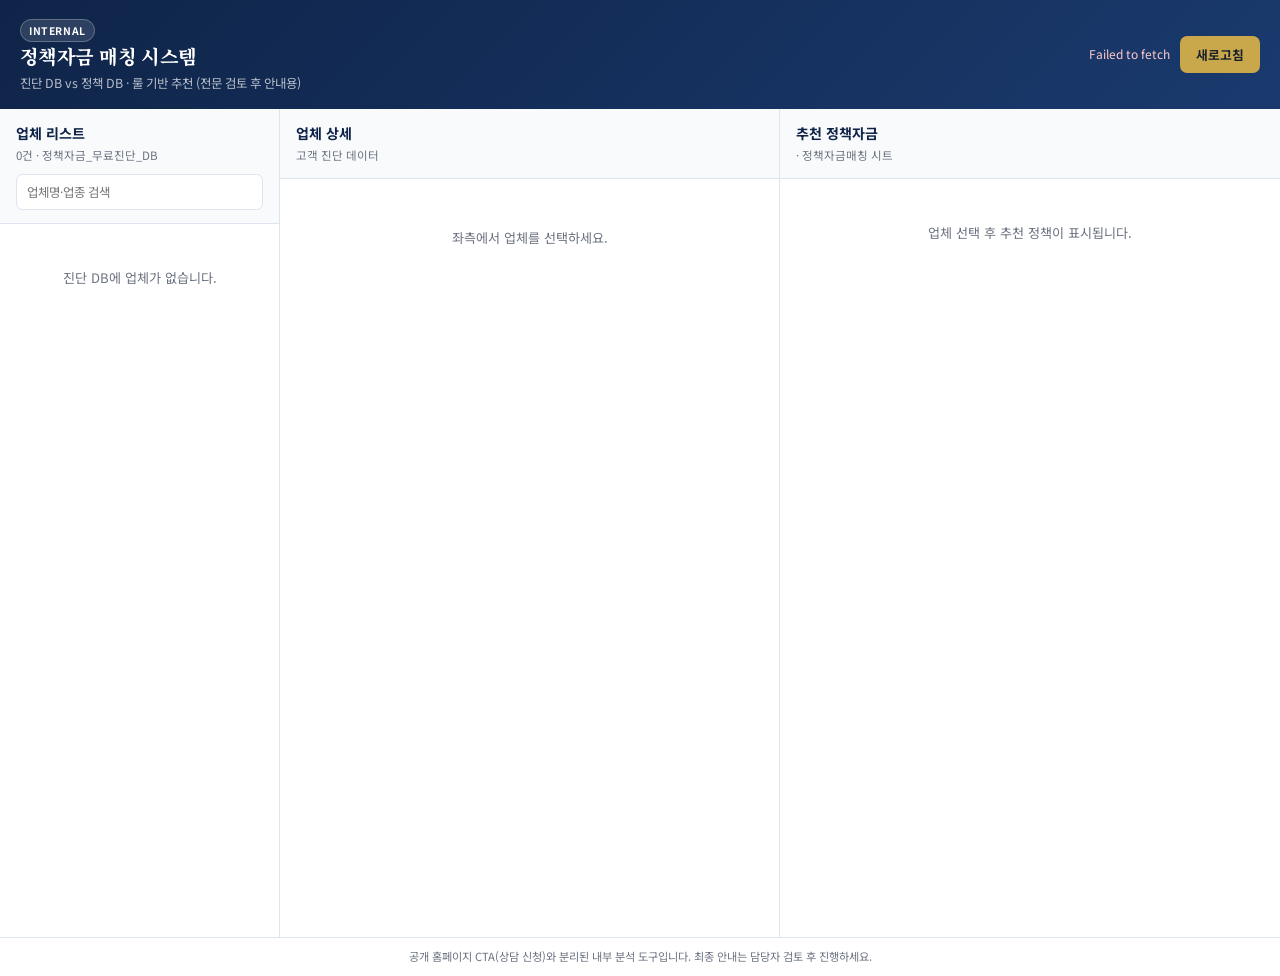
==== policy-matching-system/index.html @ 3bbaf261 "Add files via upload 정책자금 상담 구조 분리 및 매칭 시스템 구축" ====
<!DOCTYPE html>
<html lang="ko">
<head>
  <meta charset="UTF-8" />
  <meta name="viewport" content="width=device-width, initial-scale=1.0" />
  <title>정책자금 매칭 | 내부 운영</title>
  <meta name="robots" content="noindex, nofollow" />
  <link rel="preconnect" href="https://fonts.googleapis.com" />
  <link rel="preconnect" href="https://fonts.gstatic.com" crossorigin />
  <link href="https://fonts.googleapis.com/css2?family=Noto+Sans+KR:wght@400;500;600;700&family=Noto+Serif+KR:wght@700&display=swap" rel="stylesheet" />
  <link rel="stylesheet" href="style.css" />
</head>
<body>
  <header class="app-header">
    <div>
      <span class="internal-badge">INTERNAL</span>
      <h1>정책자금 매칭 시스템</h1>
      <p>진단 DB vs 정책 DB · 룰 기반 추천 (전문 검토 후 안내용)</p>
    </div>
    <div class="header-actions">
      <span id="load-status"></span>
      <button type="button" class="btn-refresh" id="btn-refresh">새로고침</button>
    </div>
  </header>

  <main class="workspace">
    <aside class="panel panel-left">
      <div class="panel-head">
        <h2>업체 리스트</h2>
        <p class="panel-head-meta"><span id="company-count">0건</span> · 정책자금_무료진단_DB</p>
        <input type="search" class="panel-search" id="company-search" placeholder="업체명·업종 검색" autocomplete="off" />
      </div>
      <div class="panel-body" id="company-list">
        <p class="panel-empty">불러오는 중…</p>
      </div>
    </aside>

    <section class="panel panel-center">
      <div class="panel-head">
        <h2>업체 상세</h2>
        <p class="panel-head-meta">고객 진단 데이터</p>
      </div>
      <div class="panel-body" id="company-detail">
        <p class="panel-empty">좌측에서 업체를 선택하세요.</p>
      </div>
    </section>

    <section class="panel panel-right">
      <div class="panel-head">
        <h2>추천 정책자금</h2>
        <p class="panel-head-meta"><span id="match-count"></span> · 정책자금매칭 시트</p>
      </div>
      <div class="panel-body" id="match-results">
        <p class="panel-empty">업체 선택 후 추천 정책이 표시됩니다.</p>
      </div>
    </section>
  </main>

  <footer class="app-footer">
    공개 홈페이지 CTA(상담 신청)와 분리된 내부 분석 도구입니다. 최종 안내는 담당자 검토 후 진행하세요.
  </footer>

  <script src="config.js"></script>
  <script src="matching.js"></script>
  <script src="app.js"></script>
</body>
</html>
---- policy-matching-system/style.css ----
:root {
  --navy: #0f2448;
  --navy-dark: #0a1a35;
  --accent: #c9a84c;
  --bg: #eef2f8;
  --panel: #fff;
  --border: #dde4ef;
  --muted: #6b7280;
  --ok: #15803d;
  --warn: #b45309;
}

*, *::before, *::after { box-sizing: border-box; margin: 0; padding: 0; }

body {
  font-family: 'Noto Sans KR', sans-serif;
  background: var(--bg);
  color: #1a202c;
  line-height: 1.55;
  min-height: 100vh;
}

.app-header {
  background: linear-gradient(135deg, var(--navy) 0%, #1a3a6e 100%);
  color: #fff;
  padding: 1rem 1.25rem;
  display: flex;
  flex-wrap: wrap;
  align-items: center;
  justify-content: space-between;
  gap: .75rem;
  box-shadow: 0 4px 20px rgba(15, 36, 72, .18);
}

.app-header h1 {
  font-family: 'Noto Serif KR', serif;
  font-size: 1.2rem;
  font-weight: 800;
  letter-spacing: -.03em;
}

.app-header p {
  font-size: .78rem;
  color: rgba(255, 255, 255, .7);
  margin-top: .2rem;
}

.header-actions {
  display: flex;
  align-items: center;
  gap: .6rem;
  flex-wrap: wrap;
}

.btn-refresh {
  padding: .55rem 1rem;
  border-radius: .45rem;
  border: none;
  background: var(--accent);
  color: #1a202c;
  font-weight: 700;
  font-size: .8rem;
  cursor: pointer;
  font-family: inherit;
}

.btn-refresh:disabled { opacity: .6; cursor: wait; }

#load-status {
  font-size: .75rem;
  color: rgba(255, 255, 255, .65);
}

#load-status.is-error { color: #fecaca; }

.internal-badge {
  font-size: .65rem;
  font-weight: 700;
  padding: .2rem .5rem;
  border-radius: 999px;
  background: rgba(255, 255, 255, .12);
  border: 1px solid rgba(255, 255, 255, .25);
  letter-spacing: .06em;
}

.workspace {
  display: grid;
  grid-template-columns: 280px minmax(320px, 1fr) minmax(300px, 1fr);
  gap: 0;
  min-height: calc(100vh - 72px);
}

.panel {
  background: var(--panel);
  border-right: 1px solid var(--border);
  display: flex;
  flex-direction: column;
  min-height: calc(100vh - 72px);
}

.panel:last-child { border-right: none; }

.panel-head {
  padding: .85rem 1rem;
  border-bottom: 1px solid var(--border);
  background: #f8fafc;
}

.panel-head h2 {
  font-size: .88rem;
  font-weight: 700;
  color: var(--navy);
}

.panel-head-meta {
  font-size: .72rem;
  color: var(--muted);
  margin-top: .15rem;
}

.panel-search {
  width: 100%;
  margin-top: .55rem;
  padding: .5rem .65rem;
  border: 1px solid var(--border);
  border-radius: .4rem;
  font-size: .78rem;
  font-family: inherit;
}

.panel-search:focus {
  outline: none;
  border-color: var(--navy);
}

.panel-body {
  flex: 1;
  overflow: auto;
  padding: .65rem;
}

#company-list {
  display: flex;
  flex-direction: column;
  gap: .4rem;
}

.company-item {
  width: 100%;
  text-align: left;
  padding: .65rem .75rem;
  border: 1px solid var(--border);
  border-radius: .5rem;
  background: #fff;
  cursor: pointer;
  font-family: inherit;
  transition: border-color .15s, background .15s;
}

.company-item:hover {
  border-color: #b8c4d8;
  background: #f8fafc;
}

.company-item.is-active {
  border-color: var(--navy);
  background: rgba(15, 36, 72, .05);
  box-shadow: inset 3px 0 0 var(--accent);
}

.company-item-name {
  display: block;
  font-size: .82rem;
  font-weight: 700;
  color: var(--navy);
}

.company-item-meta {
  display: block;
  font-size: .7rem;
  color: var(--muted);
  margin-top: .15rem;
}

.list-badge {
  display: inline-block;
  margin-top: .3rem;
  font-size: .62rem;
  font-weight: 700;
  padding: .12rem .4rem;
  border-radius: 999px;
  background: #e5e7eb;
  color: #374151;
}

.panel-empty {
  text-align: center;
  color: var(--muted);
  font-size: .82rem;
  padding: 2rem 1rem;
  line-height: 1.65;
}

#company-detail {
  padding: 1rem;
}

.detail-header h2 {
  font-family: 'Noto Serif KR', serif;
  font-size: 1.05rem;
  color: var(--navy);
  font-weight: 800;
}

.detail-sub {
  font-size: .75rem;
  color: var(--muted);
  margin-top: .25rem;
  margin-bottom: 1rem;
}

.detail-grid {
  display: grid;
  grid-template-columns: 1fr 1fr;
  gap: .65rem .85rem;
}

.detail-field dt {
  font-size: .68rem;
  font-weight: 600;
  color: var(--muted);
  margin-bottom: .12rem;
}

.detail-field dd {
  font-size: .8rem;
  color: #2d3748;
  word-break: break-word;
}

.detail-field:nth-child(odd):last-child,
.detail-field.full {
  grid-column: 1 / -1;
}

.muted { color: #9ca3af; font-style: italic; }

#match-results {
  padding: .65rem;
  display: flex;
  flex-direction: column;
  gap: .65rem;
}

.match-card {
  border: 1px solid var(--border);
  border-radius: .65rem;
  padding: .85rem;
  background: #fff;
  box-shadow: 0 2px 10px rgba(15, 36, 72, .04);
}

.match-card-head {
  display: flex;
  justify-content: space-between;
  align-items: center;
  margin-bottom: .4rem;
}

.match-rank {
  font-size: .7rem;
  font-weight: 700;
  color: var(--muted);
}

.match-score {
  font-size: .75rem;
  font-weight: 800;
  color: var(--ok);
  background: #dcfce7;
  padding: .15rem .45rem;
  border-radius: 999px;
}

.match-name {
  font-size: .9rem;
  font-weight: 700;
  color: var(--navy);
  line-height: 1.4;
  margin-bottom: .2rem;
}

.match-org {
  font-size: .75rem;
  color: var(--muted);
  margin-bottom: .45rem;
}

.match-meta {
  display: flex;
  flex-wrap: wrap;
  gap: .35rem .55rem;
  font-size: .72rem;
  color: #374151;
  margin-bottom: .45rem;
}

.match-meta span {
  background: var(--bg);
  padding: .15rem .4rem;
  border-radius: .3rem;
}

.match-tags {
  display: flex;
  flex-wrap: wrap;
  gap: .3rem;
}

.match-tag {
  font-size: .65rem;
  font-weight: 600;
  padding: .15rem .4rem;
  border-radius: 999px;
  background: rgba(15, 36, 72, .06);
  color: var(--navy);
}

.match-details {
  margin: .5rem 0 .45rem;
  display: flex;
  flex-direction: column;
  gap: .35rem;
}

.match-detail-row {
  font-size: .75rem;
  line-height: 1.5;
}

.match-detail-label {
  display: block;
  font-size: .65rem;
  font-weight: 700;
  color: var(--muted);
  margin-bottom: .1rem;
}

.match-detail-value {
  color: #374151;
  word-break: break-word;
  white-space: pre-wrap;
}

.match-actions {
  margin-top: .65rem;
  padding-top: .55rem;
  border-top: 1px solid var(--border);
}

.match-apply-btn {
  display: inline-flex;
  align-items: center;
  justify-content: center;
  padding: .5rem 1rem;
  border-radius: .45rem;
  background: var(--navy);
  color: #fff;
  font-size: .78rem;
  font-weight: 700;
  text-decoration: none;
  font-family: inherit;
  transition: opacity .15s;
}

.match-apply-btn:hover {
  opacity: .88;
}

.match-memo {
  margin-top: .5rem;
  font-size: .72rem;
  color: var(--muted);
  line-height: 1.5;
  border-top: 1px dashed var(--border);
  padding-top: .45rem;
}

.app-footer {
  padding: .65rem 1rem;
  font-size: .7rem;
  color: var(--muted);
  text-align: center;
  border-top: 1px solid var(--border);
  background: #fff;
}

@media (max-width: 1100px) {
  .workspace {
    grid-template-columns: 1fr;
    min-height: auto;
  }
  .panel {
    min-height: auto;
    border-right: none;
    border-bottom: 1px solid var(--border);
  }
  .panel:last-child { border-bottom: none; }
  #company-list { max-height: 240px; overflow: auto; }
  #match-results { max-height: 420px; overflow: auto; }
}
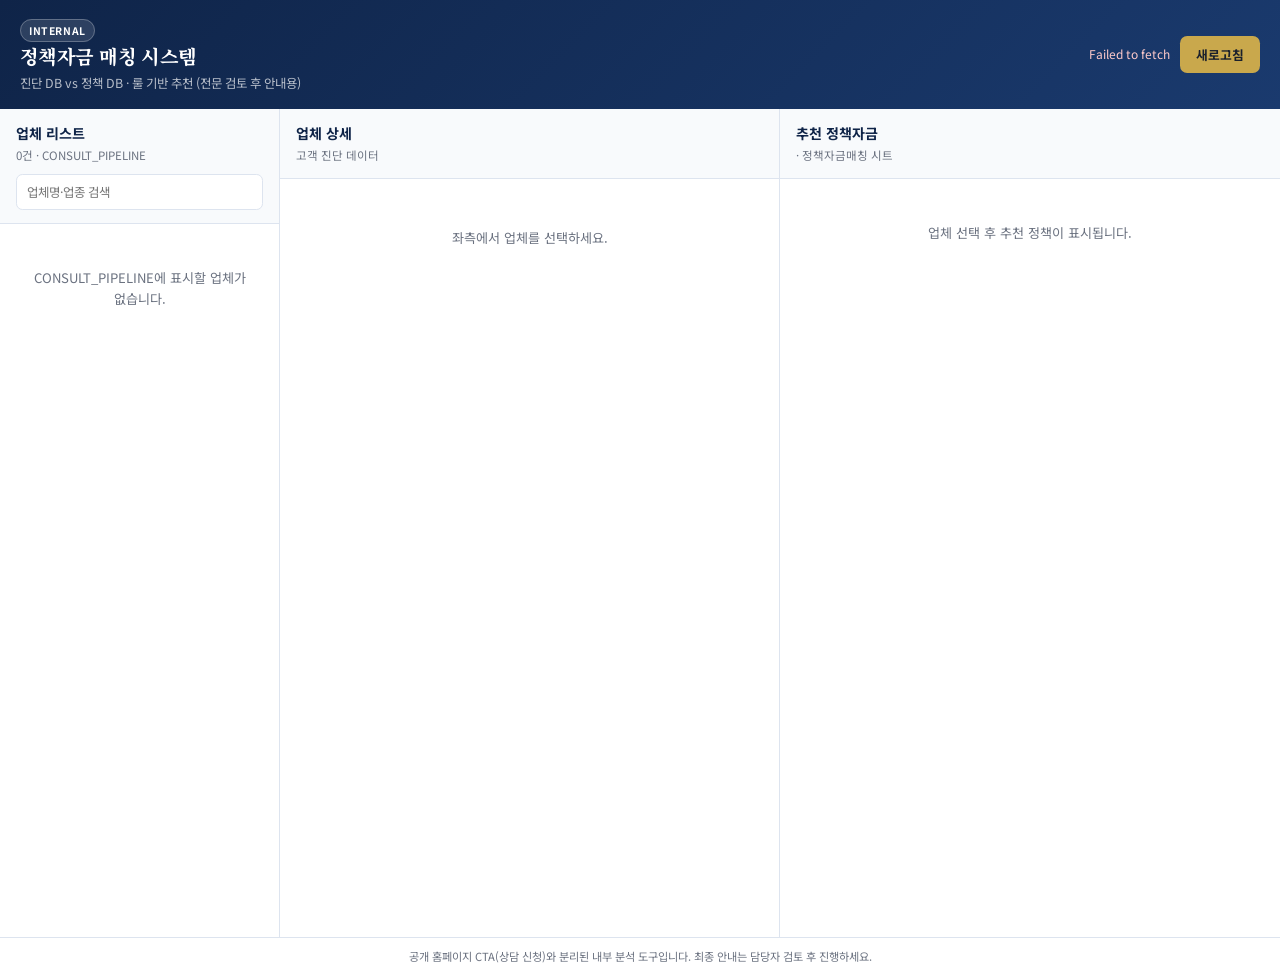
==== commit 3e4a4a35: "Deploy latest policy-matching-system UI and cache-bust assets" ====
--- a/policy-matching-system/index.html
+++ b/policy-matching-system/index.html
@@ -8,7 +8,7 @@
   <link rel="preconnect" href="https://fonts.googleapis.com" />
   <link rel="preconnect" href="https://fonts.gstatic.com" crossorigin />
   <link href="https://fonts.googleapis.com/css2?family=Noto+Sans+KR:wght@400;500;600;700&family=Noto+Serif+KR:wght@700&display=swap" rel="stylesheet" />
-  <link rel="stylesheet" href="style.css" />
+  <link rel="stylesheet" href="./style.css?v=20260517" />
 </head>
 <body>
   <header class="app-header">
@@ -27,7 +27,7 @@
     <aside class="panel panel-left">
       <div class="panel-head">
         <h2>업체 리스트</h2>
-        <p class="panel-head-meta"><span id="company-count">0건</span> · 정책자금_무료진단_DB</p>
+        <p class="panel-head-meta"><span id="company-count">0건</span> · CONSULT_PIPELINE</p>
         <input type="search" class="panel-search" id="company-search" placeholder="업체명·업종 검색" autocomplete="off" />
       </div>
       <div class="panel-body" id="company-list">
@@ -60,8 +60,8 @@
     공개 홈페이지 CTA(상담 신청)와 분리된 내부 분석 도구입니다. 최종 안내는 담당자 검토 후 진행하세요.
   </footer>
 
-  <script src="config.js"></script>
-  <script src="matching.js"></script>
-  <script src="app.js"></script>
+  <script src="./config.js?v=20260517"></script>
+  <script src="./matching.js?v=20260517"></script>
+  <script src="./app.js?v=20260517"></script>
 </body>
 </html>
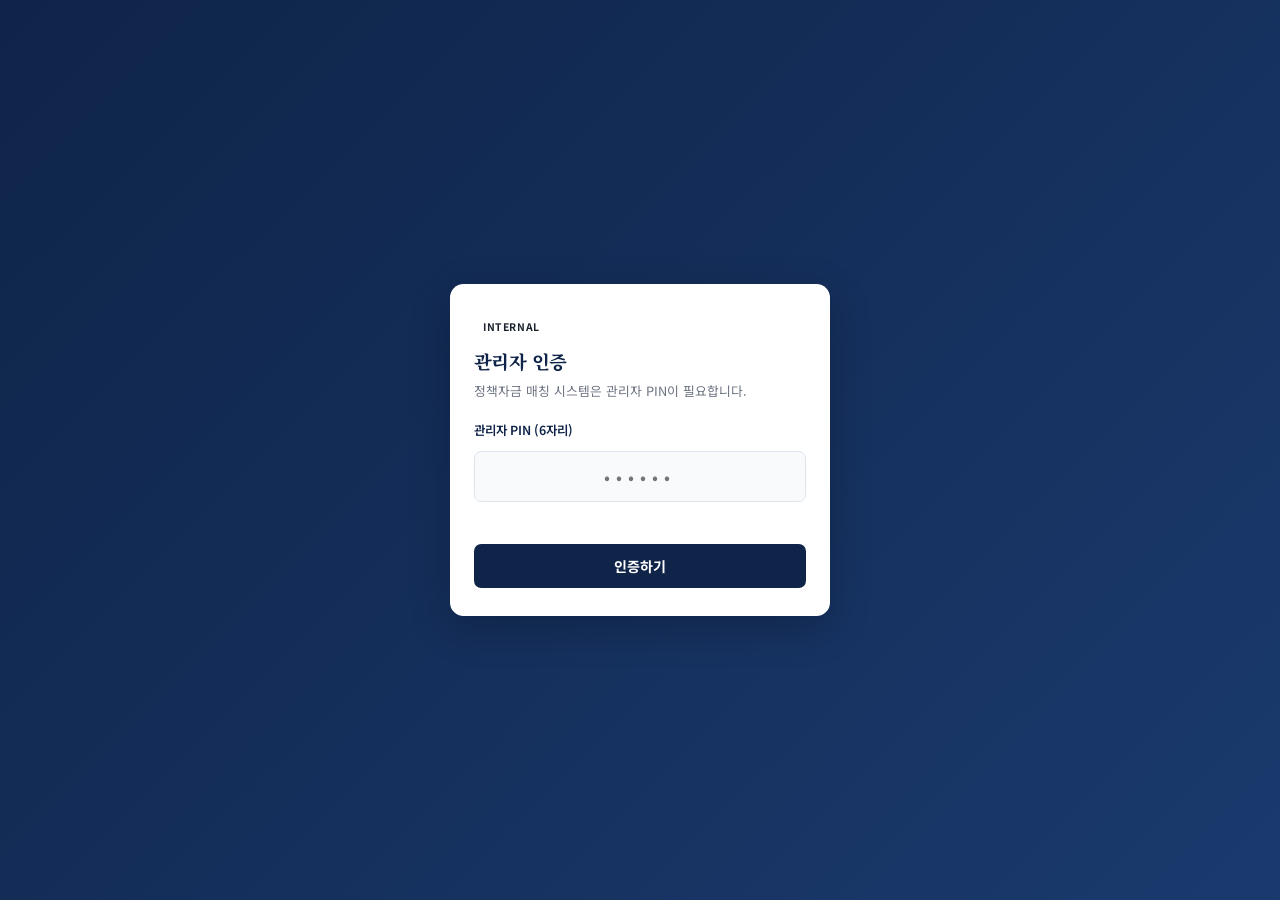
==== commit 51015c92: "Add admin PIN protection for policy matching system" ====
--- a/policy-matching-system/index.html
+++ b/policy-matching-system/index.html
@@ -8,60 +8,88 @@
   <link rel="preconnect" href="https://fonts.googleapis.com" />
   <link rel="preconnect" href="https://fonts.gstatic.com" crossorigin />
   <link href="https://fonts.googleapis.com/css2?family=Noto+Sans+KR:wght@400;500;600;700&family=Noto+Serif+KR:wght@700&display=swap" rel="stylesheet" />
-  <link rel="stylesheet" href="./style.css?v=20260517" />
+  <link rel="stylesheet" href="./style.css?v=20260601" />
 </head>
 <body>
-  <header class="app-header">
-    <div>
+  <div id="admin-gate" class="admin-gate">
+    <div class="admin-gate-card">
       <span class="internal-badge">INTERNAL</span>
-      <h1>정책자금 매칭 시스템</h1>
-      <p>진단 DB vs 정책 DB · 룰 기반 추천 (전문 검토 후 안내용)</p>
+      <h2 class="admin-gate-title">관리자 인증</h2>
+      <p class="admin-gate-desc">정책자금 매칭 시스템은 관리자 PIN이 필요합니다.</p>
+      <form id="admin-pin-form" class="admin-pin-form" autocomplete="off">
+        <label class="admin-pin-label" for="admin-pin">관리자 PIN (6자리)</label>
+        <input
+          class="admin-pin-input"
+          id="admin-pin"
+          name="adminPin"
+          type="password"
+          inputmode="numeric"
+          pattern="[0-9]{6}"
+          maxlength="6"
+          placeholder="••••••"
+          required
+          autocomplete="off"
+        />
+        <p id="admin-pin-error" class="admin-pin-error" role="alert" aria-live="polite"></p>
+        <button type="submit" class="admin-pin-submit" id="admin-pin-submit">인증하기</button>
+      </form>
     </div>
-    <div class="header-actions">
-      <span id="load-status"></span>
-      <button type="button" class="btn-refresh" id="btn-refresh">새로고침</button>
-    </div>
-  </header>
+  </div>
 
-  <main class="workspace">
-    <aside class="panel panel-left">
-      <div class="panel-head">
-        <h2>업체 리스트</h2>
-        <p class="panel-head-meta"><span id="company-count">0건</span> · CONSULT_PIPELINE</p>
-        <input type="search" class="panel-search" id="company-search" placeholder="업체명·업종 검색" autocomplete="off" />
+  <div id="admin-app" hidden>
+    <header class="app-header">
+      <div>
+        <span class="internal-badge">INTERNAL</span>
+        <h1>정책자금 매칭 시스템</h1>
+        <p>진단 DB vs 정책 DB · 룰 기반 추천 (전문 검토 후 안내용)</p>
       </div>
-      <div class="panel-body" id="company-list">
-        <p class="panel-empty">불러오는 중…</p>
+      <div class="header-actions">
+        <span id="load-status"></span>
+        <button type="button" class="btn-logout" id="btn-logout">로그아웃</button>
+        <button type="button" class="btn-refresh" id="btn-refresh">새로고침</button>
       </div>
-    </aside>
+    </header>
 
-    <section class="panel panel-center">
-      <div class="panel-head">
-        <h2>업체 상세</h2>
-        <p class="panel-head-meta">고객 진단 데이터</p>
-      </div>
-      <div class="panel-body" id="company-detail">
-        <p class="panel-empty">좌측에서 업체를 선택하세요.</p>
-      </div>
-    </section>
+    <main class="workspace">
+      <aside class="panel panel-left">
+        <div class="panel-head">
+          <h2>업체 리스트</h2>
+          <p class="panel-head-meta"><span id="company-count">0건</span> · CONSULT_PIPELINE</p>
+          <input type="search" class="panel-search" id="company-search" placeholder="업체명·업종 검색" autocomplete="off" />
+        </div>
+        <div class="panel-body" id="company-list">
+          <p class="panel-empty">관리자 PIN 인증 후 데이터를 불러옵니다.</p>
+        </div>
+      </aside>
 
-    <section class="panel panel-right">
-      <div class="panel-head">
-        <h2>추천 정책자금</h2>
-        <p class="panel-head-meta"><span id="match-count"></span> · 정책자금매칭 시트</p>
-      </div>
-      <div class="panel-body" id="match-results">
-        <p class="panel-empty">업체 선택 후 추천 정책이 표시됩니다.</p>
-      </div>
-    </section>
-  </main>
+      <section class="panel panel-center">
+        <div class="panel-head">
+          <h2>업체 상세</h2>
+          <p class="panel-head-meta">고객 진단 데이터</p>
+        </div>
+        <div class="panel-body" id="company-detail">
+          <p class="panel-empty">좌측에서 업체를 선택하세요.</p>
+        </div>
+      </section>
 
-  <footer class="app-footer">
-    공개 홈페이지 CTA(상담 신청)와 분리된 내부 분석 도구입니다. 최종 안내는 담당자 검토 후 진행하세요.
-  </footer>
+      <section class="panel panel-right">
+        <div class="panel-head">
+          <h2>추천 정책자금</h2>
+          <p class="panel-head-meta"><span id="match-count"></span> · 정책자금매칭 시트</p>
+        </div>
+        <div class="panel-body" id="match-results">
+          <p class="panel-empty">업체 선택 후 추천 정책이 표시됩니다.</p>
+        </div>
+      </section>
+    </main>
 
-  <script src="./config.js?v=20260517"></script>
+    <footer class="app-footer">
+      공개 홈페이지 CTA(상담 신청)와 분리된 내부 분석 도구입니다. 최종 안내는 담당자 검토 후 진행하세요.
+    </footer>
+  </div>
+
+  <script src="./config.js?v=20260601"></script>
   <script src="./matching.js?v=20260517"></script>
-  <script src="./app.js?v=20260517"></script>
+  <script src="./app.js?v=20260601"></script>
 </body>
 </html>
--- a/policy-matching-system/style.css
+++ b/policy-matching-system/style.css
@@ -393,6 +393,112 @@
   text-align: center;
   border-top: 1px solid var(--border);
   background: #fff;
+}
+
+.admin-gate {
+  min-height: 100vh;
+  display: flex;
+  align-items: center;
+  justify-content: center;
+  padding: 1.5rem;
+  background: linear-gradient(135deg, var(--navy) 0%, #1a3a6e 100%);
+}
+
+.admin-gate-card {
+  width: 100%;
+  max-width: 380px;
+  background: #fff;
+  border-radius: .85rem;
+  padding: 1.75rem 1.5rem;
+  box-shadow: 0 12px 40px rgba(0, 0, 0, .22);
+}
+
+.admin-gate-title {
+  font-family: 'Noto Serif KR', serif;
+  font-size: 1.15rem;
+  font-weight: 800;
+  color: var(--navy);
+  margin: .65rem 0 .35rem;
+  letter-spacing: -.03em;
+}
+
+.admin-gate-desc {
+  font-size: .8rem;
+  color: var(--muted);
+  line-height: 1.55;
+  margin-bottom: 1.25rem;
+}
+
+.admin-pin-form {
+  display: flex;
+  flex-direction: column;
+  gap: .65rem;
+}
+
+.admin-pin-label {
+  font-size: .78rem;
+  font-weight: 600;
+  color: var(--navy);
+}
+
+.admin-pin-input {
+  width: 100%;
+  padding: .75rem .95rem;
+  border-radius: .45rem;
+  border: 1px solid var(--border);
+  background: #f8fafc;
+  font-size: 1.1rem;
+  letter-spacing: .35em;
+  text-align: center;
+  font-family: inherit;
+  color: var(--navy);
+}
+
+.admin-pin-input:focus {
+  outline: none;
+  border-color: var(--navy);
+  box-shadow: 0 0 0 3px rgba(15, 36, 72, .09);
+}
+
+.admin-pin-error {
+  min-height: 1.1rem;
+  font-size: .75rem;
+  color: #b91c1c;
+  line-height: 1.4;
+}
+
+.admin-pin-submit {
+  margin-top: .25rem;
+  padding: .75rem 1rem;
+  border-radius: .45rem;
+  border: none;
+  background: var(--navy);
+  color: #fff;
+  font-weight: 700;
+  font-size: .88rem;
+  cursor: pointer;
+  font-family: inherit;
+}
+
+.admin-pin-submit:disabled {
+  opacity: .6;
+  cursor: wait;
+}
+
+.btn-logout {
+  padding: .55rem 1rem;
+  border-radius: .45rem;
+  border: 1px solid rgba(255, 255, 255, .28);
+  background: rgba(255, 255, 255, .08);
+  color: rgba(255, 255, 255, .88);
+  font-weight: 600;
+  font-size: .8rem;
+  cursor: pointer;
+  font-family: inherit;
+}
+
+.btn-logout:hover {
+  background: rgba(255, 255, 255, .14);
 }
 
 @media (max-width: 1100px) {
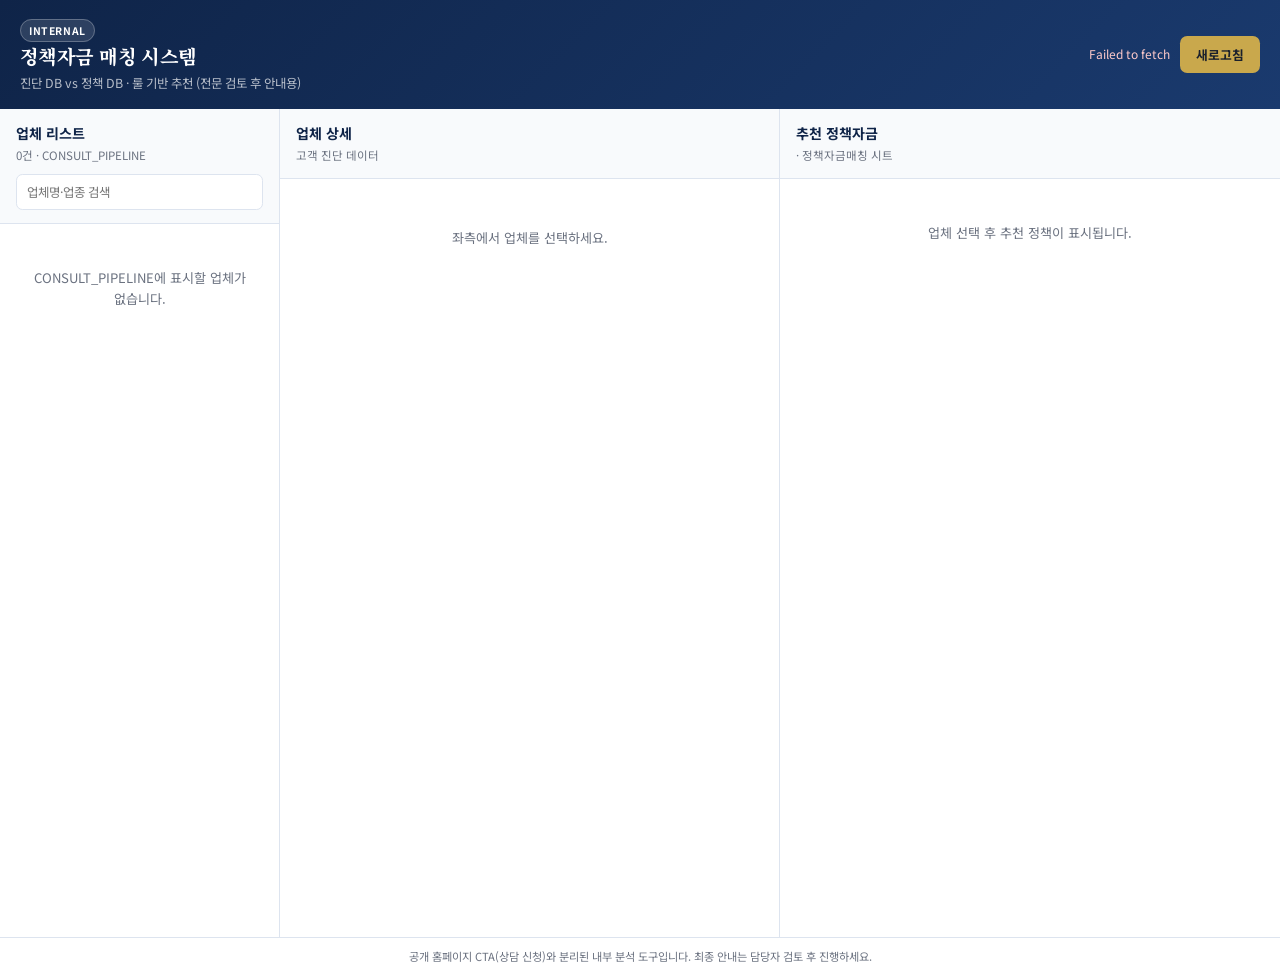
==== commit e2c72248: "Restore policy admin pages without PIN gate" ====
--- a/policy-matching-system/index.html
+++ b/policy-matching-system/index.html
@@ -11,82 +11,54 @@
   <link rel="stylesheet" href="./style.css?v=20260601" />
 </head>
 <body>
-  <div id="admin-gate" class="admin-gate">
-    <div class="admin-gate-card">
+  <header class="app-header">
+    <div>
       <span class="internal-badge">INTERNAL</span>
-      <h2 class="admin-gate-title">관리자 인증</h2>
-      <p class="admin-gate-desc">정책자금 매칭 시스템은 관리자 PIN이 필요합니다.</p>
-      <form id="admin-pin-form" class="admin-pin-form" autocomplete="off">
-        <label class="admin-pin-label" for="admin-pin">관리자 PIN (6자리)</label>
-        <input
-          class="admin-pin-input"
-          id="admin-pin"
-          name="adminPin"
-          type="password"
-          inputmode="numeric"
-          pattern="[0-9]{6}"
-          maxlength="6"
-          placeholder="••••••"
-          required
-          autocomplete="off"
-        />
-        <p id="admin-pin-error" class="admin-pin-error" role="alert" aria-live="polite"></p>
-        <button type="submit" class="admin-pin-submit" id="admin-pin-submit">인증하기</button>
-      </form>
+      <h1>정책자금 매칭 시스템</h1>
+      <p>진단 DB vs 정책 DB · 룰 기반 추천 (전문 검토 후 안내용)</p>
     </div>
-  </div>
+    <div class="header-actions">
+      <span id="load-status"></span>
+      <button type="button" class="btn-refresh" id="btn-refresh">새로고침</button>
+    </div>
+  </header>
 
-  <div id="admin-app" hidden>
-    <header class="app-header">
-      <div>
-        <span class="internal-badge">INTERNAL</span>
-        <h1>정책자금 매칭 시스템</h1>
-        <p>진단 DB vs 정책 DB · 룰 기반 추천 (전문 검토 후 안내용)</p>
+  <main class="workspace">
+    <aside class="panel panel-left">
+      <div class="panel-head">
+        <h2>업체 리스트</h2>
+        <p class="panel-head-meta"><span id="company-count">0건</span> · CONSULT_PIPELINE</p>
+        <input type="search" class="panel-search" id="company-search" placeholder="업체명·업종 검색" autocomplete="off" />
       </div>
-      <div class="header-actions">
-        <span id="load-status"></span>
-        <button type="button" class="btn-logout" id="btn-logout">로그아웃</button>
-        <button type="button" class="btn-refresh" id="btn-refresh">새로고침</button>
+      <div class="panel-body" id="company-list">
+        <p class="panel-empty">불러오는 중…</p>
       </div>
-    </header>
+    </aside>
 
-    <main class="workspace">
-      <aside class="panel panel-left">
-        <div class="panel-head">
-          <h2>업체 리스트</h2>
-          <p class="panel-head-meta"><span id="company-count">0건</span> · CONSULT_PIPELINE</p>
-          <input type="search" class="panel-search" id="company-search" placeholder="업체명·업종 검색" autocomplete="off" />
-        </div>
-        <div class="panel-body" id="company-list">
-          <p class="panel-empty">관리자 PIN 인증 후 데이터를 불러옵니다.</p>
-        </div>
-      </aside>
+    <section class="panel panel-center">
+      <div class="panel-head">
+        <h2>업체 상세</h2>
+        <p class="panel-head-meta">고객 진단 데이터</p>
+      </div>
+      <div class="panel-body" id="company-detail">
+        <p class="panel-empty">좌측에서 업체를 선택하세요.</p>
+      </div>
+    </section>
 
-      <section class="panel panel-center">
-        <div class="panel-head">
-          <h2>업체 상세</h2>
-          <p class="panel-head-meta">고객 진단 데이터</p>
-        </div>
-        <div class="panel-body" id="company-detail">
-          <p class="panel-empty">좌측에서 업체를 선택하세요.</p>
-        </div>
-      </section>
+    <section class="panel panel-right">
+      <div class="panel-head">
+        <h2>추천 정책자금</h2>
+        <p class="panel-head-meta"><span id="match-count"></span> · 정책자금매칭 시트</p>
+      </div>
+      <div class="panel-body" id="match-results">
+        <p class="panel-empty">업체 선택 후 추천 정책이 표시됩니다.</p>
+      </div>
+    </section>
+  </main>
 
-      <section class="panel panel-right">
-        <div class="panel-head">
-          <h2>추천 정책자금</h2>
-          <p class="panel-head-meta"><span id="match-count"></span> · 정책자금매칭 시트</p>
-        </div>
-        <div class="panel-body" id="match-results">
-          <p class="panel-empty">업체 선택 후 추천 정책이 표시됩니다.</p>
-        </div>
-      </section>
-    </main>
-
-    <footer class="app-footer">
-      공개 홈페이지 CTA(상담 신청)와 분리된 내부 분석 도구입니다. 최종 안내는 담당자 검토 후 진행하세요.
-    </footer>
-  </div>
+  <footer class="app-footer">
+    공개 홈페이지 CTA(상담 신청)와 분리된 내부 분석 도구입니다. 최종 안내는 담당자 검토 후 진행하세요.
+  </footer>
 
   <script src="./config.js?v=20260601"></script>
   <script src="./matching.js?v=20260517"></script>
--- a/policy-matching-system/style.css
+++ b/policy-matching-system/style.css
@@ -393,112 +393,6 @@
   text-align: center;
   border-top: 1px solid var(--border);
   background: #fff;
-}
-
-.admin-gate {
-  min-height: 100vh;
-  display: flex;
-  align-items: center;
-  justify-content: center;
-  padding: 1.5rem;
-  background: linear-gradient(135deg, var(--navy) 0%, #1a3a6e 100%);
-}
-
-.admin-gate-card {
-  width: 100%;
-  max-width: 380px;
-  background: #fff;
-  border-radius: .85rem;
-  padding: 1.75rem 1.5rem;
-  box-shadow: 0 12px 40px rgba(0, 0, 0, .22);
-}
-
-.admin-gate-title {
-  font-family: 'Noto Serif KR', serif;
-  font-size: 1.15rem;
-  font-weight: 800;
-  color: var(--navy);
-  margin: .65rem 0 .35rem;
-  letter-spacing: -.03em;
-}
-
-.admin-gate-desc {
-  font-size: .8rem;
-  color: var(--muted);
-  line-height: 1.55;
-  margin-bottom: 1.25rem;
-}
-
-.admin-pin-form {
-  display: flex;
-  flex-direction: column;
-  gap: .65rem;
-}
-
-.admin-pin-label {
-  font-size: .78rem;
-  font-weight: 600;
-  color: var(--navy);
-}
-
-.admin-pin-input {
-  width: 100%;
-  padding: .75rem .95rem;
-  border-radius: .45rem;
-  border: 1px solid var(--border);
-  background: #f8fafc;
-  font-size: 1.1rem;
-  letter-spacing: .35em;
-  text-align: center;
-  font-family: inherit;
-  color: var(--navy);
-}
-
-.admin-pin-input:focus {
-  outline: none;
-  border-color: var(--navy);
-  box-shadow: 0 0 0 3px rgba(15, 36, 72, .09);
-}
-
-.admin-pin-error {
-  min-height: 1.1rem;
-  font-size: .75rem;
-  color: #b91c1c;
-  line-height: 1.4;
-}
-
-.admin-pin-submit {
-  margin-top: .25rem;
-  padding: .75rem 1rem;
-  border-radius: .45rem;
-  border: none;
-  background: var(--navy);
-  color: #fff;
-  font-weight: 700;
-  font-size: .88rem;
-  cursor: pointer;
-  font-family: inherit;
-}
-
-.admin-pin-submit:disabled {
-  opacity: .6;
-  cursor: wait;
-}
-
-.btn-logout {
-  padding: .55rem 1rem;
-  border-radius: .45rem;
-  border: 1px solid rgba(255, 255, 255, .28);
-  background: rgba(255, 255, 255, .08);
-  color: rgba(255, 255, 255, .88);
-  font-weight: 600;
-  font-size: .8rem;
-  cursor: pointer;
-  font-family: inherit;
-}
-
-.btn-logout:hover {
-  background: rgba(255, 255, 255, .14);
 }
 
 @media (max-width: 1100px) {
